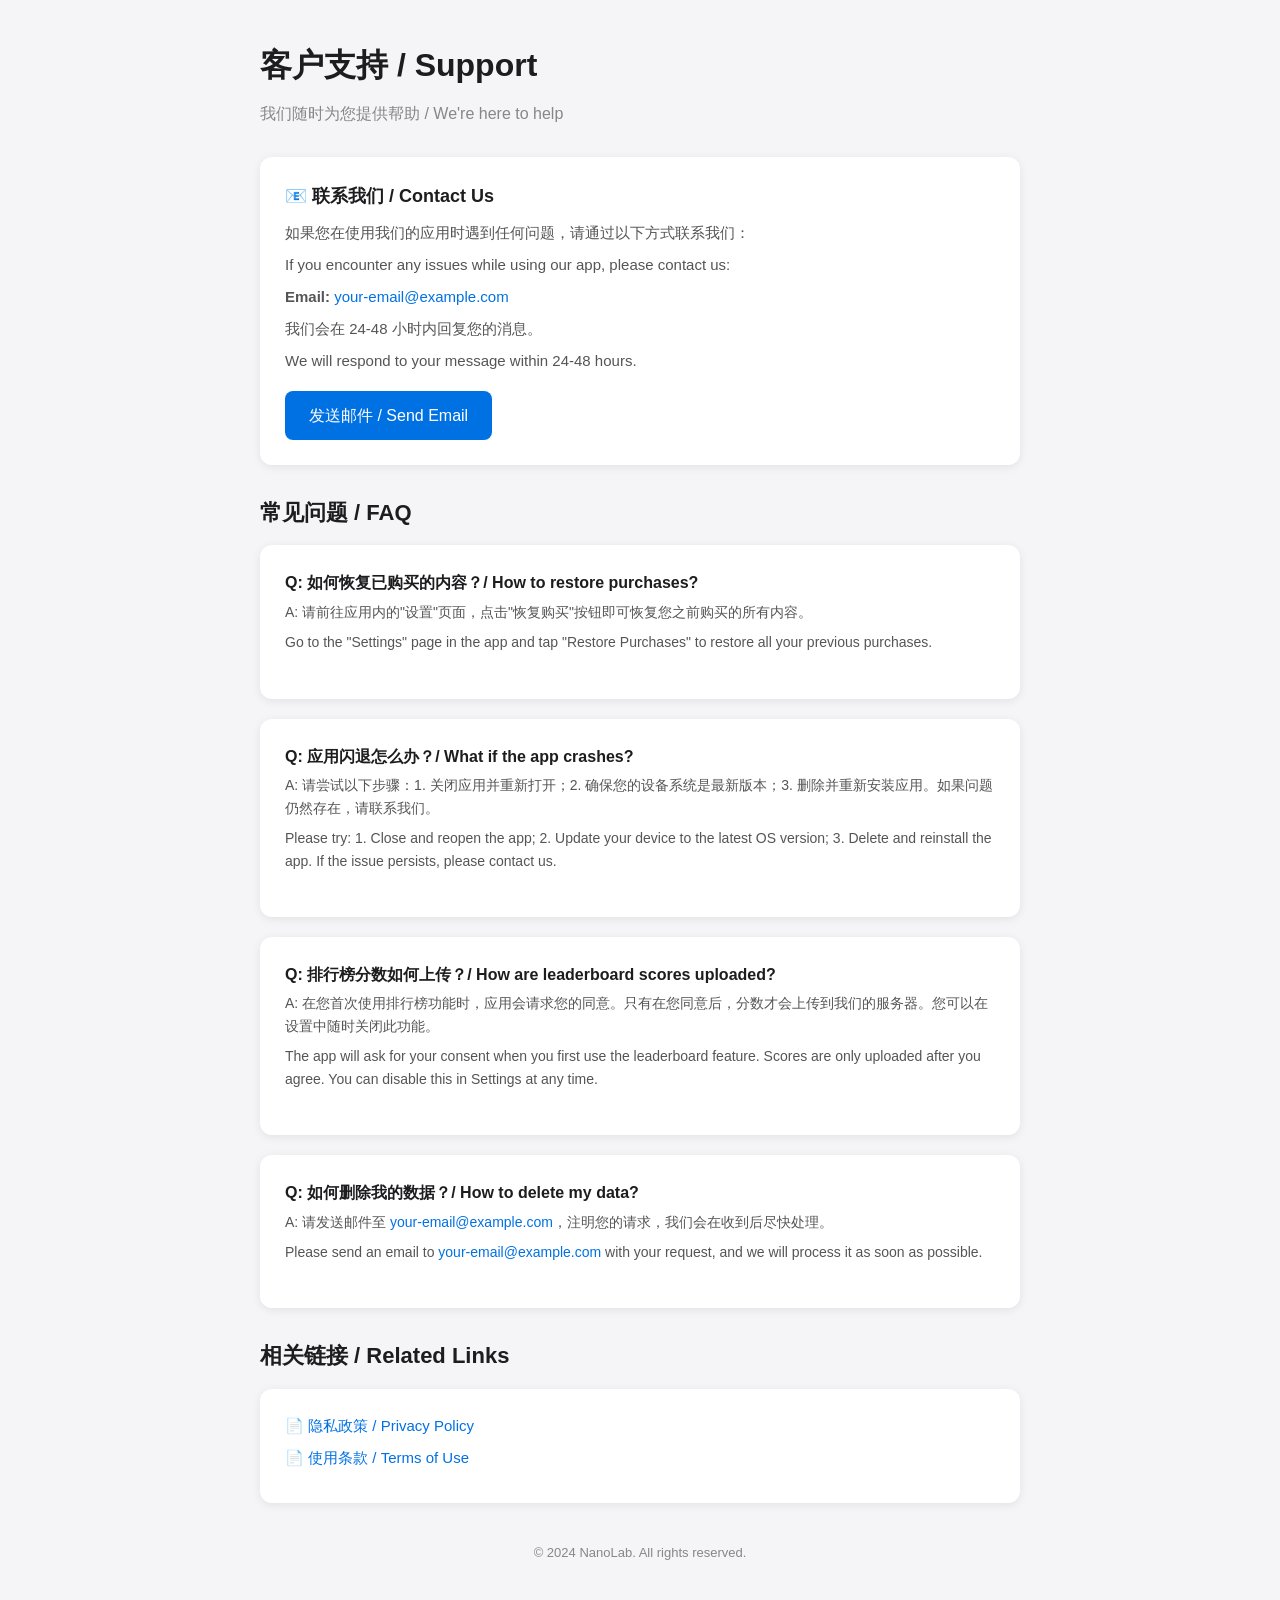
==== index.html @ b5b61c4a "addindex.html" ====
<!DOCTYPE html>
<html lang="zh-CN">
<head>
    <meta charset="UTF-8">
    <meta name="viewport" content="width=device-width, initial-scale=1.0">
    <title>客户支持 - NanoLab</title>
    <style>
        * {
            margin: 0;
            padding: 0;
            box-sizing: border-box;
        }
        body {
            font-family: -apple-system, BlinkMacSystemFont, "Segoe UI", Roboto, "Helvetica Neue", Arial, sans-serif;
            background-color: #f5f5f7;
            color: #333;
            line-height: 1.6;
        }
        .container {
            max-width: 800px;
            margin: 0 auto;
            padding: 40px 20px;
        }
        h1 {
            font-size: 32px;
            margin-bottom: 10px;
            color: #1d1d1f;
        }
        h2 {
            font-size: 22px;
            margin-top: 30px;
            margin-bottom: 15px;
            color: #1d1d1f;
        }
        .subtitle {
            font-size: 16px;
            color: #86868b;
            margin-bottom: 30px;
        }
        .card {
            background: #fff;
            border-radius: 12px;
            padding: 25px;
            margin-bottom: 20px;
            box-shadow: 0 2px 10px rgba(0,0,0,0.08);
        }
        .card h3 {
            font-size: 18px;
            margin-bottom: 10px;
            color: #1d1d1f;
        }
        .card p {
            font-size: 15px;
            color: #555;
            margin-bottom: 8px;
        }
        a {
            color: #0071e3;
            text-decoration: none;
        }
        a:hover {
            text-decoration: underline;
        }
        .contact-btn {
            display: inline-block;
            background-color: #0071e3;
            color: #fff;
            padding: 12px 24px;
            border-radius: 8px;
            font-size: 16px;
            margin-top: 10px;
            text-decoration: none;
        }
        .contact-btn:hover {
            background-color: #0077ed;
            text-decoration: none;
        }
        .faq-item {
            margin-bottom: 20px;
        }
        .faq-item h4 {
            font-size: 16px;
            color: #1d1d1f;
            margin-bottom: 5px;
        }
        .faq-item p {
            font-size: 14px;
            color: #555;
        }
        .footer {
            text-align: center;
            margin-top: 40px;
            font-size: 13px;
            color: #86868b;
        }
    </style>
</head>
<body>
    <div class="container">
        <h1>客户支持 / Support</h1>
        <p class="subtitle">我们随时为您提供帮助 / We're here to help</p>

        <!-- 联系我们 -->
        <div class="card">
            <h3>📧 联系我们 / Contact Us</h3>
            <p>如果您在使用我们的应用时遇到任何问题，请通过以下方式联系我们：</p>
            <p>If you encounter any issues while using our app, please contact us:</p>
            <p><strong>Email:</strong> <a href="mailto:your-email@example.com">your-email@example.com</a></p>
            <p>我们会在 24-48 小时内回复您的消息。</p>
            <p>We will respond to your message within 24-48 hours.</p>
            <a href="mailto:your-email@example.com" class="contact-btn">发送邮件 / Send Email</a>
        </div>

        <!-- 常见问题 -->
        <h2>常见问题 / FAQ</h2>

        <div class="card">
            <div class="faq-item">
                <h4>Q: 如何恢复已购买的内容？/ How to restore purchases?</h4>
                <p>A: 请前往应用内的"设置"页面，点击"恢复购买"按钮即可恢复您之前购买的所有内容。</p>
                <p>Go to the "Settings" page in the app and tap "Restore Purchases" to restore all your previous purchases.</p>
            </div>
        </div>

        <div class="card">
            <div class="faq-item">
                <h4>Q: 应用闪退怎么办？/ What if the app crashes?</h4>
                <p>A: 请尝试以下步骤：1. 关闭应用并重新打开；2. 确保您的设备系统是最新版本；3. 删除并重新安装应用。如果问题仍然存在，请联系我们。</p>
                <p>Please try: 1. Close and reopen the app; 2. Update your device to the latest OS version; 3. Delete and reinstall the app. If the issue persists, please contact us.</p>
            </div>
        </div>

        <div class="card">
            <div class="faq-item">
                <h4>Q: 排行榜分数如何上传？/ How are leaderboard scores uploaded?</h4>
                <p>A: 在您首次使用排行榜功能时，应用会请求您的同意。只有在您同意后，分数才会上传到我们的服务器。您可以在设置中随时关闭此功能。</p>
                <p>The app will ask for your consent when you first use the leaderboard feature. Scores are only uploaded after you agree. You can disable this in Settings at any time.</p>
            </div>
        </div>

        <div class="card">
            <div class="faq-item">
                <h4>Q: 如何删除我的数据？/ How to delete my data?</h4>
                <p>A: 请发送邮件至 <a href="mailto:your-email@example.com">your-email@example.com</a>，注明您的请求，我们会在收到后尽快处理。</p>
                <p>Please send an email to <a href="mailto:your-email@example.com">your-email@example.com</a> with your request, and we will process it as soon as possible.</p>
            </div>
        </div>

        <!-- 隐私政策 & 使用条款 -->
        <h2>相关链接 / Related Links</h2>
        <div class="card">
            <p>📄 <a href="https://nanolabzh.github.io/pages/privacy/index.html">隐私政策 / Privacy Policy</a></p>
            <p>📄 <a href="https://nanolabzh.github.io/pages/terms/index.html">使用条款 / Terms of Use</a></p>
        </div>

        <!-- 页脚 -->
        <div class="footer">
            <p>&copy; 2024 NanoLab. All rights reserved.</p>
        </div>
    </div>
</body>
</html>
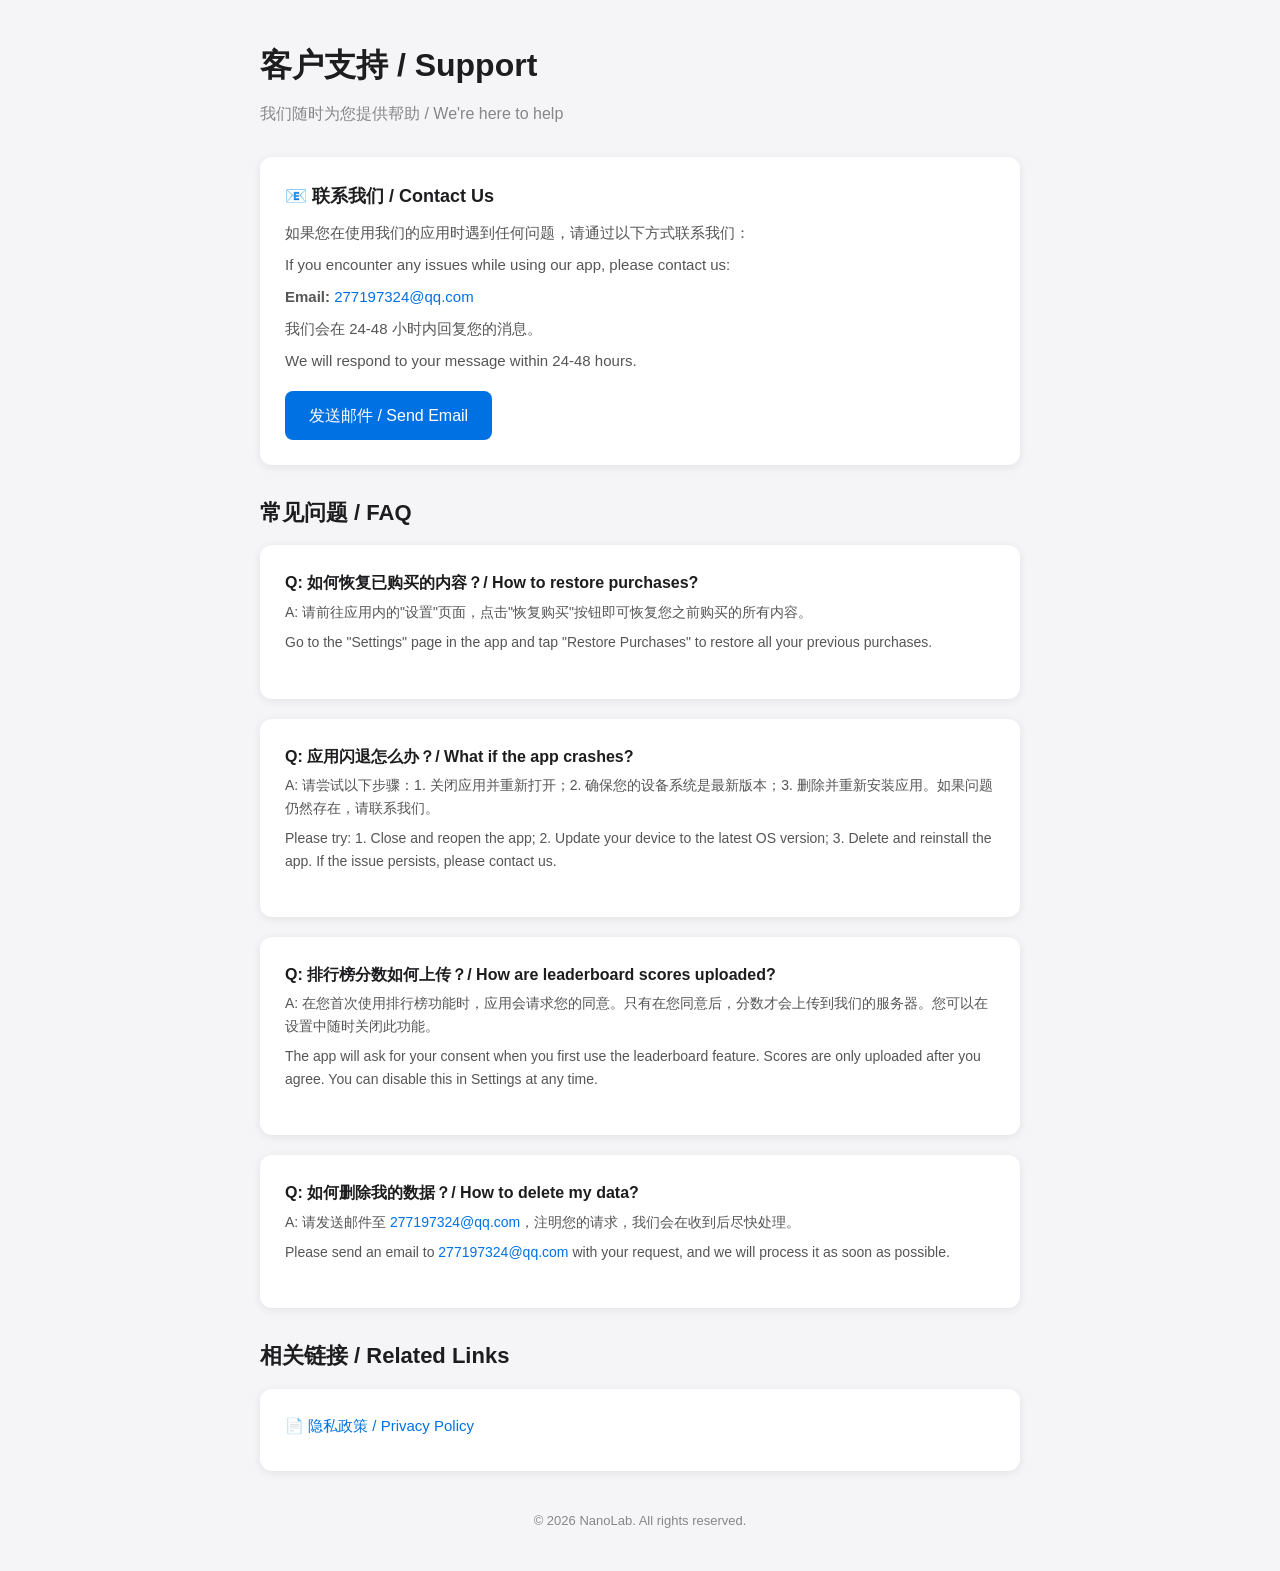
==== commit c7e262ff: "32432" ====
--- a/index.html
+++ b/index.html
@@ -105,10 +105,10 @@
             <h3>📧 联系我们 / Contact Us</h3>
             <p>如果您在使用我们的应用时遇到任何问题，请通过以下方式联系我们：</p>
             <p>If you encounter any issues while using our app, please contact us:</p>
-            <p><strong>Email:</strong> <a href="mailto:your-email@example.com">your-email@example.com</a></p>
+            <p><strong>Email:</strong> <a href="mailto:277197324@qq.com">277197324@qq.com</a></p>
             <p>我们会在 24-48 小时内回复您的消息。</p>
             <p>We will respond to your message within 24-48 hours.</p>
-            <a href="mailto:your-email@example.com" class="contact-btn">发送邮件 / Send Email</a>
+            <a href="mailto:277197324@qq.com" class="contact-btn">发送邮件 / Send Email</a>
         </div>
 
         <!-- 常见问题 -->
@@ -141,21 +141,20 @@
         <div class="card">
             <div class="faq-item">
                 <h4>Q: 如何删除我的数据？/ How to delete my data?</h4>
-                <p>A: 请发送邮件至 <a href="mailto:your-email@example.com">your-email@example.com</a>，注明您的请求，我们会在收到后尽快处理。</p>
-                <p>Please send an email to <a href="mailto:your-email@example.com">your-email@example.com</a> with your request, and we will process it as soon as possible.</p>
+                <p>A: 请发送邮件至 <a href="mailto:277197324@qq.com">277197324@qq.com</a>，注明您的请求，我们会在收到后尽快处理。</p>
+                <p>Please send an email to <a href="mailto:277197324@qq.com">277197324@qq.com</a> with your request, and we will process it as soon as possible.</p>
             </div>
         </div>
 
         <!-- 隐私政策 & 使用条款 -->
         <h2>相关链接 / Related Links</h2>
         <div class="card">
-            <p>📄 <a href="https://nanolabzh.github.io/pages/privacy/index.html">隐私政策 / Privacy Policy</a></p>
-            <p>📄 <a href="https://nanolabzh.github.io/pages/terms/index.html">使用条款 / Terms of Use</a></p>
+            <p>📄 <a href="file:///F:/deepmirror/pop3d/beatstaps.html">隐私政策 / Privacy Policy</a></p>
         </div>
 
         <!-- 页脚 -->
         <div class="footer">
-            <p>&copy; 2024 NanoLab. All rights reserved.</p>
+            <p>&copy; 2026 NanoLab. All rights reserved.</p>
         </div>
     </div>
 </body>
